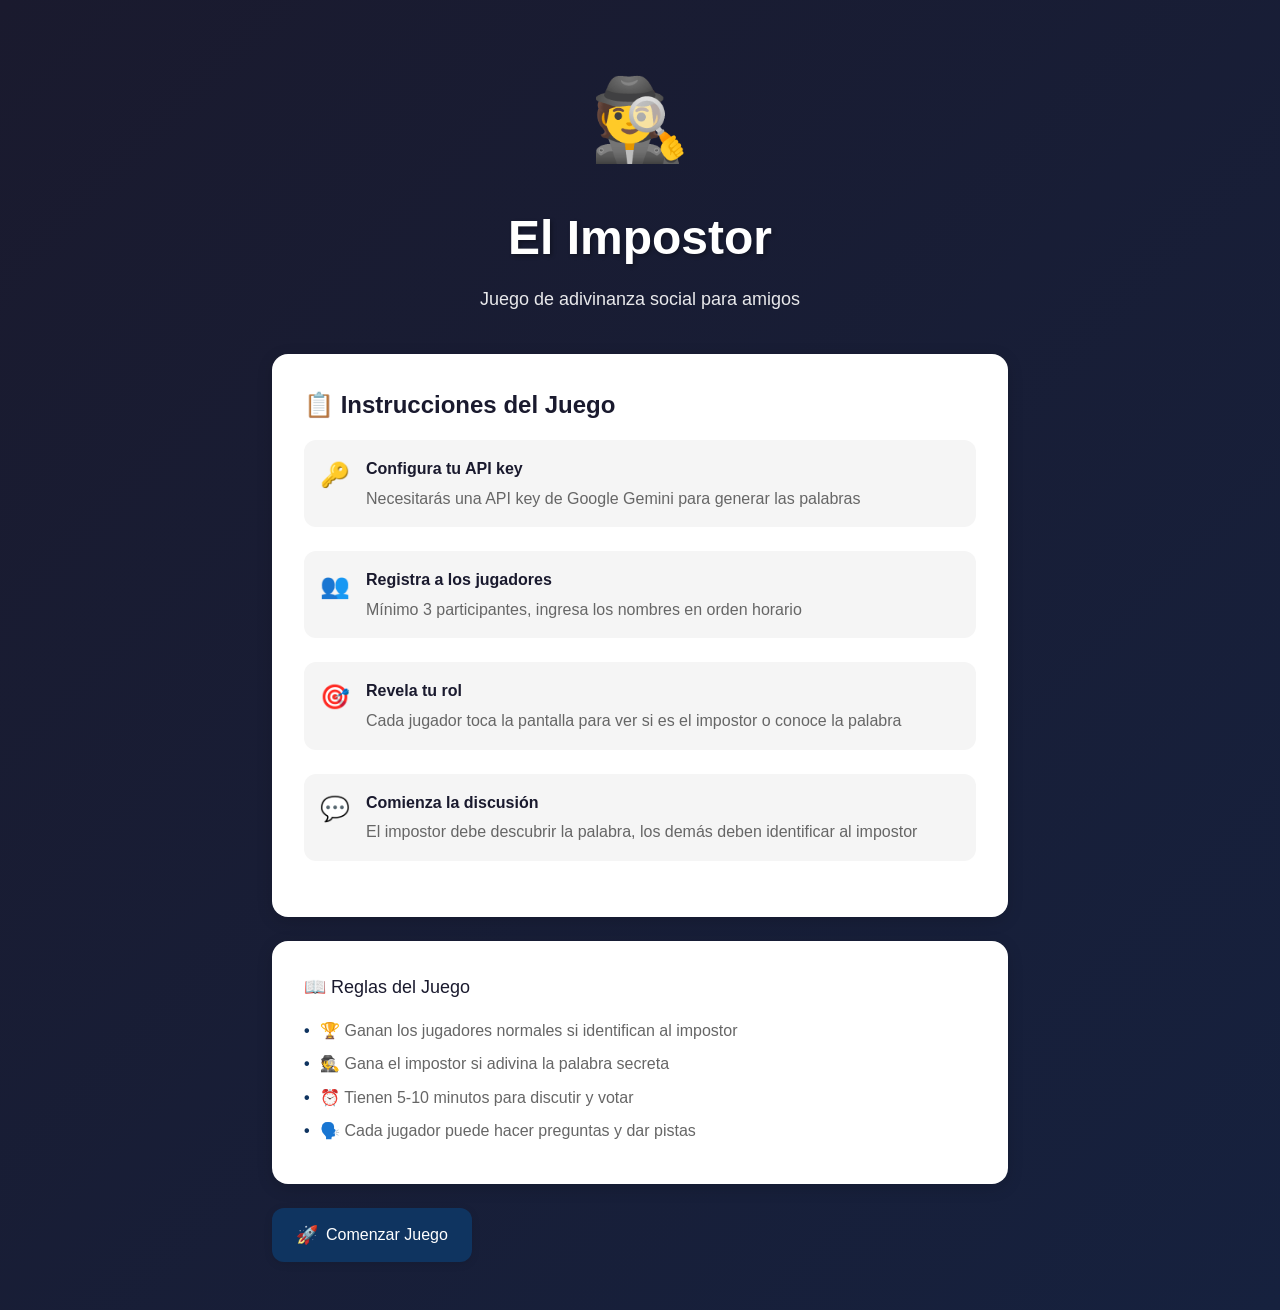
==== index.html @ 32208bbe "first commit" ====
<!DOCTYPE html>
<html lang="es">
<head>
    <meta charset="UTF-8">
    <meta name="viewport" content="width=device-width, initial-scale=1.0, viewport-fit=cover">
    <title>🕵️ El Impostor - Juego de Adivinanza</title>
    <meta name="description" content="Juego social donde un impostor debe descubrir la palabra secreta mientras los demás intentan identificarlo">
    <link rel="stylesheet" href="css/main.css">
    <link rel="stylesheet" href="css/responsive.css">
    <link rel="stylesheet" href="css/animations.css">
    <link rel="icon" type="image/svg+xml" href="assets/icons/favicon.svg">
</head>
<body>
    <div class="container">
        <header class="hero-section">
            <div class="logo">🕵️</div>
            <h1>El Impostor</h1>
            <p class="subtitle">Juego de adivinanza social para amigos</p>
        </header>

        <main class="content-section">
            <div class="card">
                <h2>📋 Instrucciones del Juego</h2>
                <ol class="instructions-list">
                    <li>
                        <span class="emoji">🔑</span>
                        <div>
                            <strong>Configura tu API key</strong>
                            <p>Necesitarás una API key de Google Gemini para generar las palabras</p>
                        </div>
                    </li>
                    <li>
                        <span class="emoji">👥</span>
                        <div>
                            <strong>Registra a los jugadores</strong>
                            <p>Mínimo 3 participantes, ingresa los nombres en orden horario</p>
                        </div>
                    </li>
                    <li>
                        <span class="emoji">🎯</span>
                        <div>
                            <strong>Revela tu rol</strong>
                            <p>Cada jugador toca la pantalla para ver si es el impostor o conoce la palabra</p>
                        </div>
                    </li>
                    <li>
                        <span class="emoji">💬</span>
                        <div>
                            <strong>Comienza la discusión</strong>
                            <p>El impostor debe descubrir la palabra, los demás deben identificar al impostor</p>
                        </div>
                    </li>
                </ol>
            </div>

            <div class="card rules-card">
                <h3>📖 Reglas del Juego</h3>
                <ul class="rules-list">
                    <li>🏆 Ganan los jugadores normales si identifican al impostor</li>
                    <li>🕵️ Gana el impostor si adivina la palabra secreta</li>
                    <li>⏰ Tienen 5-10 minutos para discutir y votar</li>
                    <li>🗣️ Cada jugador puede hacer preguntas y dar pistas</li>
                </ul>
            </div>
        </main>

        <footer class="action-section">
            <button id="start-game" class="btn btn-primary">
                <span class="btn-icon">🚀</span>
                Comenzar Juego
            </button>
        </footer>
    </div>

    <script src="js/storage.js"></script>
    <script src="js/main.js"></script>
</body>
</html>
---- css/main.css ----
/* ===== RESET Y VARIABLES ===== */
* {
    margin: 0;
    padding: 0;
    box-sizing: border-box;
}

:root {
    /* Colores principales */
    --primary-dark: #1a1a2e;
    --primary-light: #16213e;
    --accent-blue: #0f3460;
    --white: #ffffff;
    --gray-light: #f5f5f5;
    --gray-medium: #e0e0e0;
    --gray-dark: #666666;
    
    /* Colores de estado */
    --success: #4CAF50;
    --error: #f44336;
    --warning: #ff9800;
    --info: #2196f3;
    
    /* Tipografía */
    --font-base: -apple-system, BlinkMacSystemFont, 'SF Pro Display', 'Segoe UI', Roboto, sans-serif;
    --font-size-xs: 12px;
    --font-size-sm: 14px;
    --font-size-base: 16px;
    --font-size-lg: 18px;
    --font-size-xl: 24px;
    --font-size-2xl: 32px;
    
    /* Espaciado */
    --spacing-xs: 4px;
    --spacing-sm: 8px;
    --spacing-md: 16px;
    --spacing-lg: 24px;
    --spacing-xl: 32px;
    --spacing-2xl: 48px;
    
    /* Bordes */
    --border-radius: 12px;
    --border-radius-sm: 8px;
    --border-radius-lg: 16px;
    
    /* Sombras */
    --shadow-sm: 0 2px 8px rgba(0, 0, 0, 0.1);
    --shadow-md: 0 4px 16px rgba(0, 0, 0, 0.15);
    --shadow-lg: 0 8px 32px rgba(0, 0, 0, 0.2);
    
    /* Transiciones */
    --transition-fast: 0.2s ease;
    --transition-normal: 0.3s ease;
    --transition-slow: 0.5s ease;
}

/* ===== ESTILOS BASE ===== */
html {
    font-size: 16px;
    -webkit-text-size-adjust: 100%;
    -webkit-tap-highlight-color: transparent;
}

body {
    font-family: var(--font-base);
    font-size: var(--font-size-base);
    line-height: 1.6;
    color: var(--primary-dark);
    background: linear-gradient(135deg, var(--primary-dark) 0%, var(--primary-light) 100%);
    min-height: 100vh;
    padding: env(safe-area-inset-top) env(safe-area-inset-right) env(safe-area-inset-bottom) env(safe-area-inset-left);
    overflow-x: hidden;
}

/* ===== CONTENEDOR PRINCIPAL ===== */
.container {
    max-width: 414px;
    margin: 0 auto;
    padding: var(--spacing-md);
    min-height: 100vh;
    display: flex;
    flex-direction: column;
}

/* ===== HEADER ===== */
.hero-section {
    text-align: center;
    padding: var(--spacing-2xl) 0;
    color: var(--white);
}

.logo {
    font-size: 64px;
    margin-bottom: var(--spacing-md);
    animation: bounce 2s infinite;
}

.hero-section h1 {
    font-size: var(--font-size-2xl);
    font-weight: 700;
    margin-bottom: var(--spacing-sm);
    text-shadow: 2px 2px 4px rgba(0, 0, 0, 0.3);
}

.subtitle {
    font-size: var(--font-size-lg);
    opacity: 0.9;
    margin-bottom: 0;
}

.page-header {
    display: flex;
    align-items: center;
    justify-content: space-between;
    margin-bottom: var(--spacing-lg);
    padding-top: var(--spacing-md);
}

.page-header h1 {
    font-size: var(--font-size-xl);
    color: var(--white);
    font-weight: 600;
}

.game-header {
    display: flex;
    align-items: center;
    justify-content: space-between;
    margin-bottom: var(--spacing-lg);
    padding-top: var(--spacing-md);
}

.game-info {
    color: var(--white);
}

.player-number {
    font-size: var(--font-size-lg);
    font-weight: 600;
    display: block;
}

.total-players {
    font-size: var(--font-size-sm);
    opacity: 0.8;
}

/* ===== TARJETAS ===== */
.card {
    background: var(--white);
    border-radius: var(--border-radius-lg);
    padding: var(--spacing-lg);
    margin-bottom: var(--spacing-lg);
    box-shadow: var(--shadow-md);
    backdrop-filter: blur(10px);
}

.card h2, .card h3 {
    margin-bottom: var(--spacing-md);
    color: var(--primary-dark);
}

.card h2 {
    font-size: var(--font-size-xl);
    font-weight: 600;
}

.card h3 {
    font-size: var(--font-size-lg);
    font-weight: 500;
}

/* ===== LISTAS ===== */
.instructions-list,
.rules-list,
.tips-list,
.info-list {
    list-style: none;
}

.instructions-list li {
    display: flex;
    align-items: flex-start;
    margin-bottom: var(--spacing-lg);
    padding: var(--spacing-md);
    background: var(--gray-light);
    border-radius: var(--border-radius);
    transition: transform var(--transition-fast);
}

.instructions-list li:hover {
    transform: translateY(-2px);
}

.instructions-list .emoji {
    font-size: 24px;
    margin-right: var(--spacing-md);
    flex-shrink: 0;
}

.instructions-list strong {
    display: block;
    margin-bottom: var(--spacing-xs);
    color: var(--primary-dark);
}

.instructions-list p {
    color: var(--gray-dark);
    margin: 0;
}

.rules-list li,
.tips-list li,
.info-list li {
    margin-bottom: var(--spacing-sm);
    padding-left: var(--spacing-md);
    position: relative;
    color: var(--gray-dark);
}

.rules-list li::before,
.tips-list li::before,
.info-list li::before {
    content: "•";
    color: var(--accent-blue);
    font-weight: bold;
    position: absolute;
    left: 0;
}

/* ===== FORMULARIOS ===== */
.form-header {
    text-align: center;
    margin-bottom: var(--spacing-xl);
}

.form-header .emoji {
    font-size: 48px;
    margin-bottom: var(--spacing-sm);
    display: block;
}

.form-header h2 {
    margin-bottom: var(--spacing-sm);
}

.form-header p {
    color: var(--gray-dark);
    margin: 0;
}

.form-group {
    margin-bottom: var(--spacing-lg);
}

.form-label {
    display: flex;
    align-items: center;
    margin-bottom: var(--spacing-sm);
    font-weight: 500;
    color: var(--primary-dark);
}

.label-icon {
    margin-right: var(--spacing-sm);
}

.form-input {
    width: 100%;
    padding: var(--spacing-md);
    border: 2px solid var(--gray-medium);
    border-radius: var(--border-radius);
    font-size: var(--font-size-base);
    font-family: var(--font-base);
    transition: border-color var(--transition-fast), box-shadow var(--transition-fast);
    background: var(--white);
}

.form-input:focus {
    outline: none;
    border-color: var(--accent-blue);
    box-shadow: 0 0 0 3px rgba(15, 52, 96, 0.1);
}

.form-input::placeholder {
    color: var(--gray-dark);
}

.input-help {
    margin-top: var(--spacing-sm);
    font-size: var(--font-size-sm);
    color: var(--gray-dark);
}

.input-help a {
    color: var(--accent-blue);
    text-decoration: none;
}

.input-help a:hover {
    text-decoration: underline;
}

.error-message {
    margin-top: var(--spacing-sm);
    padding: var(--spacing-sm);
    background: rgba(244, 67, 54, 0.1);
    border-left: 4px solid var(--error);
    border-radius: var(--border-radius-sm);
    color: var(--error);
    font-size: var(--font-size-sm);
    display: none;
}

.error-message.show {
    display: block;
}

/* ===== BOTONES ===== */
.btn {
    display: inline-flex;
    align-items: center;
    justify-content: center;
    padding: var(--spacing-md) var(--spacing-lg);
    border: none;
    border-radius: var(--border-radius);
    font-size: var(--font-size-base);
    font-weight: 500;
    text-decoration: none;
    cursor: pointer;
    transition: all var(--transition-fast);
    touch-action: manipulation;
    user-select: none;
    -webkit-tap-highlight-color: transparent;
    min-height: 44px; /* iOS minimum touch target */
}

.btn-icon {
    margin-right: var(--spacing-sm);
    font-size: var(--font-size-lg);
}

.btn-primary {
    background: var(--accent-blue);
    color: var(--white);
    box-shadow: var(--shadow-sm);
}

.btn-primary:hover:not(:disabled) {
    background: var(--primary-dark);
    transform: translateY(-2px);
    box-shadow: var(--shadow-md);
}

.btn-primary:active:not(:disabled) {
    transform: translateY(0);
}

.btn-secondary {
    background: var(--gray-light);
    color: var(--primary-dark);
    box-shadow: var(--shadow-sm);
}

.btn-secondary:hover:not(:disabled) {
    background: var(--gray-medium);
    transform: translateY(-2px);
}

.btn-danger {
    background: var(--error);
    color: var(--white);
    box-shadow: var(--shadow-sm);
}

.btn-danger:hover:not(:disabled) {
    background: #d32f2f;
    transform: translateY(-2px);
}

.btn-success {
    background: var(--success);
    color: var(--white);
    box-shadow: var(--shadow-sm);
}

.btn-success:hover:not(:disabled) {
    background: #388e3c;
    transform: translateY(-2px);
}

.btn:disabled {
    opacity: 0.5;
    cursor: not-allowed;
    transform: none !important;
}

/* ===== ACCIONES ===== */
.form-actions,
.game-actions {
    display: flex;
    gap: var(--spacing-md);
    margin-top: var(--spacing-xl);
}

.form-actions .btn,
.game-actions .btn {
    flex: 1;
}

.action-section {
    margin-top: auto;
    padding-bottom: var(--spacing-xl);
}

/* ===== CONTADOR DE JUGADORES ===== */
.player-counter {
    display: flex;
    align-items: center;
    justify-content: center;
    margin-bottom: var(--spacing-lg);
    padding: var(--spacing-md);
    background: var(--gray-light);
    border-radius: var(--border-radius);
    font-size: var(--font-size-lg);
}

.counter-label {
    color: var(--gray-dark);
    margin-right: var(--spacing-sm);
}

.counter-number {
    font-weight: 600;
    color: var(--accent-blue);
    margin-right: var(--spacing-sm);
}

.counter-min {
    color: var(--gray-dark);
    font-size: var(--font-size-sm);
}

/* ===== LISTA DE JUGADORES ===== */
.players-list {
    margin-bottom: var(--spacing-lg);
}

.player-input-group {
    display: flex;
    align-items: center;
    margin-bottom: var(--spacing-md);
    gap: var(--spacing-sm);
}

.player-input {
    flex: 1;
    padding: var(--spacing-md);
    border: 2px solid var(--gray-medium);
    border-radius: var(--border-radius);
    font-size: var(--font-size-base);
    transition: border-color var(--transition-fast);
}

.player-input:focus {
    outline: none;
    border-color: var(--accent-blue);
}

.remove-player {
    background: var(--error);
    color: var(--white);
    border: none;
    border-radius: var(--border-radius-sm);
    padding: var(--spacing-sm);
    cursor: pointer;
    font-size: var(--font-size-lg);
    min-width: 40px;
    min-height: 40px;
    display: flex;
    align-items: center;
    justify-content: center;
    transition: background var(--transition-fast);
}

.remove-player:hover {
    background: #d32f2f;
}

/* ===== ÁREA DE REVELACIÓN ===== */
.reveal-area {
    background: var(--white);
    border-radius: var(--border-radius-lg);
    min-height: 60vh;
    display: flex;
    align-items: center;
    justify-content: center;
    position: relative;
    cursor: pointer;
    user-select: none;
    touch-action: manipulation;
    box-shadow: var(--shadow-lg);
    margin-bottom: var(--spacing-lg);
}

.tap-to-reveal {
    text-align: center;
    padding: var(--spacing-xl);
    transition: opacity var(--transition-normal);
}

.tap-icon {
    font-size: 64px;
    margin-bottom: var(--spacing-lg);
    animation: pulse 2s infinite;
}

.tap-title {
    font-size: var(--font-size-xl);
    color: var(--primary-dark);
    margin-bottom: var(--spacing-sm);
    font-weight: 600;
}

.tap-subtitle {
    color: var(--gray-dark);
    font-size: var(--font-size-lg);
    margin: 0;
}

.tap-pulse {
    width: 100px;
    height: 100px;
    background: rgba(15, 52, 96, 0.1);
    border-radius: 50%;
    position: absolute;
    top: 50%;
    left: 50%;
    transform: translate(-50%, -50%);
    animation: ripple 2s infinite;
    pointer-events: none;
}

.reveal-content {
    text-align: center;
    padding: var(--spacing-xl);
    width: 100%;
    max-width: 300px;
}

.reveal-content .role-title {
    font-size: var(--font-size-2xl);
    font-weight: 700;
    margin-bottom: var(--spacing-lg);
    color: var(--primary-dark);
}

.reveal-content .keyword {
    font-size: var(--font-size-xl);
    font-weight: 600;
    color: var(--success);
    background: rgba(76, 175, 80, 0.1);
    padding: var(--spacing-md);
    border-radius: var(--border-radius);
    margin-bottom: var(--spacing-md);
}

.reveal-content .hint {
    font-size: var(--font-size-base);
    color: var(--gray-dark);
    background: var(--gray-light);
    padding: var(--spacing-md);
    border-radius: var(--border-radius);
    margin: 0;
}

/* ===== MODALES ===== */
.modal {
    position: fixed;
    top: 0;
    left: 0;
    width: 100%;
    height: 100%;
    background: rgba(0, 0, 0, 0.8);
    display: flex;
    align-items: center;
    justify-content: center;
    z-index: 1000;
    padding: var(--spacing-md);
}

.modal-content {
    background: var(--white);
    border-radius: var(--border-radius-lg);
    max-width: 400px;
    width: 100%;
    max-height: 80vh;
    overflow-y: auto;
    box-shadow: var(--shadow-lg);
}

.modal-header {
    display: flex;
    align-items: center;
    justify-content: space-between;
    padding: var(--spacing-lg);
    border-bottom: 1px solid var(--gray-medium);
}

.modal-header h3 {
    margin: 0;
    color: var(--primary-dark);
}

.modal-close {
    background: none;
    border: none;
    font-size: 24px;
    cursor: pointer;
    color: var(--gray-dark);
    padding: var(--spacing-sm);
    border-radius: var(--border-radius-sm);
    transition: background var(--transition-fast);
}

.modal-close:hover {
    background: var(--gray-light);
}

.modal-body {
    padding: var(--spacing-lg);
}

.modal-footer {
    padding: var(--spacing-lg);
    border-top: 1px solid var(--gray-medium);
}

/* ===== RESULTADOS ===== */
.results-summary {
    display: flex;
    flex-direction: column;
    gap: var(--spacing-md);
}

.result-item {
    display: flex;
    justify-content: space-between;
    align-items: flex-start;
    padding: var(--spacing-md);
    background: var(--gray-light);
    border-radius: var(--border-radius);
}

.result-label {
    font-weight: 500;
    color: var(--primary-dark);
    flex-shrink: 0;
    margin-right: var(--spacing-md);
}

.result-value {
    font-weight: 600;
    color: var(--accent-blue);
    text-align: right;
}

/* ===== UTILIDADES ===== */
.hidden {
    display: none !important;
}

.text-center {
    text-align: center;
}

.text-success {
    color: var(--success);
}

.text-error {
    color: var(--error);
}

.text-warning {
    color: var(--warning);
}

/* ===== ANIMACIONES ===== */
@keyframes bounce {
    0%, 20%, 50%, 80%, 100% {
        transform: translateY(0);
    }
    40% {
        transform: translateY(-10px);
    }
    60% {
        transform: translateY(-5px);
    }
}

@keyframes pulse {
    0% {
        transform: scale(1);
    }
    50% {
        transform: scale(1.1);
    }
    100% {
        transform: scale(1);
    }
}

@keyframes ripple {
    0% {
        transform: translate(-50%, -50%) scale(1);
        opacity: 1;
    }
    100% {
        transform: translate(-50%, -50%) scale(1.5);
        opacity: 0;
    }
}

@keyframes fadeIn {
    from {
        opacity: 0;
        transform: translateY(20px);
    }
    to {
        opacity: 1;
        transform: translateY(0);
    }
}

.fade-in {
    animation: fadeIn var(--transition-normal) ease-out;
}

/* ===== RESPONSIVE ===== */
@media (max-width: 375px) {
    .container {
        padding: var(--spacing-sm);
    }
    
    .card {
        padding: var(--spacing-md);
    }
    
    .btn {
        padding: var(--spacing-sm) var(--spacing-md);
        font-size: var(--font-size-sm);
    }
    
    .form-actions,
    .game-actions {
        flex-direction: column;
    }
}

@media (min-width: 768px) {
    .container {
        max-width: 768px;
        padding: var(--spacing-xl);
    }
    
    .hero-section {
        padding: var(--spacing-2xl) 0;
    }
    
    .logo {
        font-size: 80px;
    }
    
    .hero-section h1 {
        font-size: 48px;
    }
    
    .card {
        padding: var(--spacing-xl);
    }
    
    .reveal-area {
        min-height: 50vh;
    }
}
---- css/responsive.css ----
/* ===== iOS SPECIFIC STYLES ===== */

/* Optimización para dispositivos iOS */
@supports (-webkit-touch-callout: none) {
    /* iOS Safari specific styles */
    body {
        -webkit-text-size-adjust: none;
        -webkit-font-smoothing: antialiased;
        -moz-osx-font-smoothing: grayscale;
    }
    
    /* Prevenir zoom en inputs */
    input, textarea, select {
        font-size: 16px !important;
    }
    
    /* Mejorar rendimiento de animaciones */
    .card, .btn, .reveal-area {
        -webkit-transform: translateZ(0);
        transform: translateZ(0);
        -webkit-backface-visibility: hidden;
        backface-visibility: hidden;
        -webkit-perspective: 1000px;
        perspective: 1000px;
    }
}

/* ===== iPHONE SPECIFIC ===== */

/* iPhone SE, 8, X, 11, 12, 13, 14 */
@media only screen and (max-device-width: 414px) and (-webkit-min-device-pixel-ratio: 2) {
    /* Ajustar espaciado para notch */
    .container {
        padding-top: calc(env(safe-area-inset-top) + 20px);
        padding-bottom: calc(env(safe-area-inset-bottom) + 20px);
    }
    
    /* Optimizar botones para touch */
    .btn {
        min-height: 50px;
        font-size: 17px;
        padding: 12px 24px;
    }
    
    /* Agrandar áreas táctiles */
    .tap-to-reveal {
        padding: 32px 24px;
        min-height: 300px;
        display: flex;
        flex-direction: column;
        justify-content: center;
        align-items: center;
    }
    
    .tap-icon {
        font-size: 80px;
        margin-bottom: 24px;
    }
    
    /* Ajustar tipografía para mejor legibilidad */
    .hero-section h1 {
        font-size: 36px;
        line-height: 1.2;
    }
    
    .subtitle {
        font-size: 20px;
    }
    
    /* Optimizar inputs para iOS */
    .form-input {
        padding: 16px;
        font-size: 17px;
        border-radius: 10px;
    }
    
    .player-input {
        padding: 16px;
        font-size: 17px;
        border-radius: 10px;
    }
}

/* iPhone Plus models */
@media only screen and (min-device-width: 414px) and (max-device-width: 428px) and (-webkit-min-device-pixel-ratio: 3) {
    .container {
        max-width: 428px;
    }
    
    .hero-section {
        padding: 60px 0;
    }
    
    .logo {
        font-size: 72px;
    }
    
    .tap-to-reveal {
        min-height: 350px;
    }
}

/* iPhone 14 Pro, Pro Max */
@media only screen and (min-device-width: 393px) and (max-device-width: 430px) and (-webkit-min-device-pixel-ratio: 3) {
    .container {
        padding-top: calc(env(safe-area-inset-top) + 25px);
    }
    
    .hero-section {
        padding: 70px 0;
    }
    
    .tap-icon {
        font-size: 90px;
    }
}

/* ===== iPAD SPECIFIC ===== */

/* iPad Mini, iPad */
@media only screen and (min-device-width: 768px) and (max-device-width: 1024px) and (-webkit-min-device-pixel-ratio: 2) {
    .container {
        max-width: 768px;
        padding: 40px;
    }
    
    .hero-section {
        padding: 80px 0;
    }
    
    .logo {
        font-size: 96px;
    }
    
    .hero-section h1 {
        font-size: 48px;
    }
    
    .subtitle {
        font-size: 24px;
    }
    
    .tap-to-reveal {
        min-height: 400px;
        padding: 48px;
    }
    
    .tap-icon {
        font-size: 120px;
    }
    
    .tap-title {
        font-size: 32px;
    }
    
    .tap-subtitle {
        font-size: 20px;
    }
    
    /* Optimizar para orientación horizontal */
    @media (orientation: landscape) {
        .container {
            max-width: 1024px;
            padding: 30px 60px;
        }
        
        .hero-section {
            padding: 60px 0;
        }
        
        .tap-to-reveal {
            min-height: 300px;
        }
    }
}

/* iPad Pro */
@media only screen and (min-device-width: 1024px) and (max-device-width: 1366px) and (-webkit-min-device-pixel-ratio: 2) {
    .container {
        max-width: 1024px;
        padding: 60px;
    }
    
    .hero-section {
        padding: 100px 0;
    }
    
    .logo {
        font-size: 120px;
    }
    
    .hero-section h1 {
        font-size: 56px;
    }
    
    .subtitle {
        font-size: 28px;
    }
    
    .tap-to-reveal {
        min-height: 500px;
        padding: 60px;
    }
    
    .tap-icon {
        font-size: 140px;
    }
    
    .tap-title {
        font-size: 36px;
    }
    
    .tap-subtitle {
        font-size: 24px;
    }
    
    /* Orientación horizontal */
    @media (orientation: landscape) {
        .container {
            max-width: 1366px;
            padding: 40px 80px;
        }
        
        .tap-to-reveal {
            min-height: 400px;
        }
    }
}

/* ===== ORIENTATION SPECIFIC ===== */

/* Portrait optimization */
@media (orientation: portrait) {
    .reveal-area {
        min-height: 50vh;
    }
    
    .tap-to-reveal {
        display: flex;
        flex-direction: column;
        justify-content: center;
        align-items: center;
        text-align: center;
    }
}

/* Landscape optimization */
@media (orientation: landscape) {
    .container {
        padding-top: calc(env(safe-area-inset-top) + 10px);
        padding-bottom: calc(env(safe-area-inset-bottom) + 10px);
    }
    
    .hero-section {
        padding: 40px 0;
    }
    
    .tap-to-reveal {
        min-height: 40vh;
        flex-direction: row;
        gap: 40px;
        text-align: left;
    }
    
    .tap-icon {
        margin-bottom: 0;
        margin-right: 20px;
    }
    
    .reveal-area {
        min-height: 40vh;
    }
    
    /* Ajustar layout para landscape */
    .game-main {
        display: flex;
        flex-direction: column;
        justify-content: space-between;
        min-height: 60vh;
    }
}

/* ===== TOUCH OPTIMIZATION ===== */

/* Mejorar responsividad táctil */
@media (hover: none) and (pointer: coarse) {
    /* Aumentar áreas táctiles mínimas */
    .btn {
        min-height: 50px;
        min-width: 100px;
    }
    
    .form-input,
    .player-input {
        min-height: 50px;
    }
    
    .remove-player {
        min-height: 44px;
        min-width: 44px;
    }
    
    /* Eliminar hover effects en dispositivos táctiles */
    .btn:hover:not(:disabled) {
        transform: none;
    }
    
    .card:hover {
        transform: none;
    }
    
    /* Agregar feedback táctil visual */
    .btn:active:not(:disabled) {
        transform: scale(0.98);
        background: var(--primary-dark);
    }
    
    .reveal-area:active {
        transform: scale(0.98);
    }
}

/* ===== HIGH DPI DISPLAYS ===== */

@media (-webkit-min-device-pixel-ratio: 2), (min-resolution: 192dpi) {
    /* Optimizar para pantallas de alta densidad */
    .card {
        box-shadow: 0 4px 20px rgba(0, 0, 0, 0.12);
    }
    
    .btn {
        box-shadow: 0 2px 12px rgba(0, 0, 0, 0.15);
    }
    
    /* Mejorar nitidez de bordes */
    .form-input,
    .player-input {
        border-width: 1px;
    }
}

/* ===== DARK MODE SUPPORT ===== */

@media (prefers-color-scheme: dark) {
    /* No aplicar dark mode ya que el diseño ya es oscuro */
    /* Pero podemos ajustar algunos elementos si es necesario */
}

/* ===== REDUCED MOTION ===== */

@media (prefers-reduced-motion: reduce) {
    /* Desactivar animaciones complejas */
    .tap-icon {
        animation: none;
    }
    
    .tap-pulse {
        animation: none;
    }
    
    .logo {
        animation: none;
    }
    
    .reveal-area {
        transition: none;
    }
}

/* ===== SAFARI SPECIFIC FIXES ===== */

/* Fix para el problema de 100vh en iOS Safari */
@supports (-webkit-appearance: none) {
    .container {
        min-height: -webkit-fill-available;
    }
    
    .reveal-area {
        min-height: 50vh;
        min-height: -webkit-fill-available;
    }
}

/* ===== CHROME iOS FIXES ===== */

/* Fix para Chrome en iOS */
@supports (-webkit-touch-callout: none) {
    /* Prevenir selección de texto no deseada */
    .tap-to-reveal,
    .btn,
    .reveal-area {
        -webkit-user-select: none;
        user-select: none;
        -webkit-touch-callout: none;
    }
    
    /* Mejorar rendimiento de scroll */
    .container {
        -webkit-overflow-scrolling: touch;
    }
}

/* ===== ACCESSIBILITY IMPROVEMENTS ===== */

/* Mejorar contraste para accesibilidad */
@media (prefers-contrast: high) {
    .form-input,
    .player-input {
        border-width: 2px;
        border-color: var(--primary-dark);
    }
    
    .btn {
        border: 2px solid transparent;
    }
    
    .btn-primary {
        border-color: var(--white);
    }
}

/* ===== SAFE AREA INSET SUPPORT ===== */

/* Soporte completo para notch y bordes redondeados */
@supports (padding: env(safe-area-inset-top)) {
    .container {
        padding-left: max(var(--spacing-md), env(safe-area-inset-left));
        padding-right: max(var(--spacing-md), env(safe-area-inset-right));
        padding-top: max(var(--spacing-md), env(safe-area-inset-top));
        padding-bottom: max(var(--spacing-md), env(safe-area-inset-bottom));
    }
    
    .page-header,
    .game-header {
        padding-top: env(safe-area-inset-top);
    }
    
    .action-section {
        padding-bottom: calc(env(safe-area-inset-bottom) + var(--spacing-xl));
    }
}
---- css/animations.css ----
/* ===== ANIMACIONES ADICIONALES ===== */

/* Animación de entrada de tarjetas */
@keyframes slideInUp {
    from {
        opacity: 0;
        transform: translateY(30px);
    }
    to {
        opacity: 1;
        transform: translateY(0);
    }
}

@keyframes slideInDown {
    from {
        opacity: 0;
        transform: translateY(-30px);
    }
    to {
        opacity: 1;
        transform: translateY(0);
    }
}

@keyframes slideInLeft {
    from {
        opacity: 0;
        transform: translateX(-30px);
    }
    to {
        opacity: 1;
        transform: translateX(0);
    }
}

@keyframes slideInRight {
    from {
        opacity: 0;
        transform: translateX(30px);
    }
    to {
        opacity: 1;
        transform: translateX(0);
    }
}

/* Animación de escalado */
@keyframes scaleIn {
    from {
        opacity: 0;
        transform: scale(0.9);
    }
    to {
        opacity: 1;
        transform: scale(1);
    }
}

@keyframes scaleOut {
    from {
        opacity: 1;
        transform: scale(1);
    }
    to {
        opacity: 0;
        transform: scale(0.9);
    }
}

/* Animación de rotación */
@keyframes rotate {
    from {
        transform: rotate(0deg);
    }
    to {
        transform: rotate(360deg);
    }
}

@keyframes rotateReverse {
    from {
        transform: rotate(360deg);
    }
    to {
        transform: rotate(0deg);
    }
}

/* Animación de aparición suave */
@keyframes fadeInScale {
    from {
        opacity: 0;
        transform: scale(0.95);
    }
    to {
        opacity: 1;
        transform: scale(1);
    }
}

@keyframes fadeOutScale {
    from {
        opacity: 1;
        transform: scale(1);
    }
    to {
        opacity: 0;
        transform: scale(0.95);
    }
}

/* Animación de shake para errores */
@keyframes shake {
    0%, 100% {
        transform: translateX(0);
    }
    10%, 30%, 50%, 70%, 90% {
        transform: translateX(-5px);
    }
    20%, 40%, 60%, 80% {
        transform: translateX(5px);
    }
}

/* Animación de parpadeo */
@keyframes blink {
    0%, 100% {
        opacity: 1;
    }
    50% {
        opacity: 0.3;
    }
}

/* Animación de flotación */
@keyframes float {
    0%, 100% {
        transform: translateY(0px);
    }
    50% {
        transform: translateY(-10px);
    }
}

/* ===== CLASES DE ANIMACIÓN ===== */

/* Entradas */
.slide-in-up {
    animation: slideInUp 0.4s ease-out;
}

.slide-in-down {
    animation: slideInDown 0.4s ease-out;
}

.slide-in-left {
    animation: slideInLeft 0.4s ease-out;
}

.slide-in-right {
    animation: slideInRight 0.4s ease-out;
}

.scale-in {
    animation: scaleIn 0.3s ease-out;
}

.fade-in-scale {
    animation: fadeInScale 0.3s ease-out;
}

/* Salidas */
.scale-out {
    animation: scaleOut 0.3s ease-out forwards;
}

.fade-out-scale {
    animation: fadeOutScale 0.3s ease-out forwards;
}

/* Efectos especiales */
.shake {
    animation: shake 0.5s ease-in-out;
}

.blink {
    animation: blink 1s infinite;
}

.float {
    animation: float 3s ease-in-out infinite;
}

.rotate {
    animation: rotate 2s linear infinite;
}

.rotate-reverse {
    animation: rotateReverse 2s linear infinite;
}

/* ===== ANIMACIONES DE CARGA ===== */
@keyframes loading {
    0% {
        transform: rotate(0deg);
    }
    100% {
        transform: rotate(360deg);
    }
}

.loading {
    display: inline-block;
    width: 20px;
    height: 20px;
    border: 3px solid rgba(255, 255, 255, 0.3);
    border-radius: 50%;
    border-top-color: var(--white);
    animation: loading 0.8s linear infinite;
}

/* ===== ANIMACIONES DE PROGRESO ===== */
@keyframes progress {
    0% {
        width: 0%;
    }
    100% {
        width: 100%;
    }
}

.progress-bar {
    height: 4px;
    background: var(--accent-blue);
    border-radius: 2px;
    animation: progress 2s ease-out;
}

/* ===== ANIMACIONES DE TRANSICIÓN DE PÁGINA ===== */
@keyframes pageSlideIn {
    from {
        opacity: 0;
        transform: translateX(100%);
    }
    to {
        opacity: 1;
        transform: translateX(0);
    }
}

@keyframes pageSlideOut {
    from {
        opacity: 1;
        transform: translateX(0);
    }
    to {
        opacity: 0;
        transform: translateX(-100%);
    }
}

.page-transition-in {
    animation: pageSlideIn 0.3s ease-out;
}

.page-transition-out {
    animation: pageSlideOut 0.3s ease-out forwards;
}

/* ===== ANIMACIONES DE BOTONES ===== */
@keyframes buttonPress {
    0% {
        transform: scale(1);
    }
    50% {
        transform: scale(0.95);
    }
    100% {
        transform: scale(1);
    }
}

.button-press {
    animation: buttonPress 0.2s ease-out;
}

/* ===== ANIMACIONES DE TARJETAS ===== */
@keyframes cardFlip {
    0% {
        transform: rotateY(0deg);
    }
    50% {
        transform: rotateY(90deg);
    }
    100% {
        transform: rotateY(0deg);
    }
}

.card-flip {
    animation: cardFlip 0.6s ease-in-out;
}

/* ===== ANIMACIONES DE REVELACIÓN ===== */
@keyframes revealContent {
    0% {
        opacity: 0;
        transform: scale(0.8) rotateY(180deg);
    }
    50% {
        transform: scale(1.05) rotateY(90deg);
    }
    100% {
        opacity: 1;
        transform: scale(1) rotateY(0deg);
    }
}

@keyframes hideContent {
    0% {
        opacity: 1;
        transform: scale(1) rotateY(0deg);
    }
    50% {
        transform: scale(1.05) rotateY(90deg);
    }
    100% {
        opacity: 0;
        transform: scale(0.8) rotateY(180deg);
    }
}

.reveal-animation {
    animation: revealContent 0.6s ease-out;
}

.hide-animation {
    animation: hideContent 0.6s ease-out forwards;
}

/* ===== ANIMACIONES DE TEXTO ===== */
@keyframes typewriter {
    from {
        width: 0;
    }
    to {
        width: 100%;
    }
}

.typewriter {
    overflow: hidden;
    border-right: 2px solid var(--accent-blue);
    white-space: nowrap;
    animation: typewriter 2s steps(40, end), blink 0.75s step-end infinite;
}

/* ===== ANIMACIONES DE ENTRADA DE FORMULARIOS ===== */
@keyframes inputFocus {
    0% {
        transform: scale(1);
        box-shadow: 0 0 0 0 rgba(15, 52, 96, 0.1);
    }
    50% {
        transform: scale(1.02);
        box-shadow: 0 0 0 3px rgba(15, 52, 96, 0.2);
    }
    100% {
        transform: scale(1);
        box-shadow: 0 0 0 3px rgba(15, 52, 96, 0.1);
    }
}

.input-focus-animation {
    animation: inputFocus 0.3s ease-out;
}

/* ===== ANIMACIONES DE NOTIFICACIÓN ===== */
@keyframes notificationSlideIn {
    from {
        opacity: 0;
        transform: translateY(-100%);
    }
    to {
        opacity: 1;
        transform: translateY(0);
    }
}

@keyframes notificationSlideOut {
    from {
        opacity: 1;
        transform: translateY(0);
    }
    to {
        opacity: 0;
        transform: translateY(-100%);
    }
}

.notification-in {
    animation: notificationSlideIn 0.3s ease-out;
}

.notification-out {
    animation: notificationSlideOut 0.3s ease-out forwards;
}

/* ===== ANIMACIONES DE MODAL ===== */
@keyframes modalFadeIn {
    from {
        opacity: 0;
        transform: scale(0.9);
    }
    to {
        opacity: 1;
        transform: scale(1);
    }
}

@keyframes modalFadeOut {
    from {
        opacity: 1;
        transform: scale(1);
    }
    to {
        opacity: 0;
        transform: scale(0.9);
    }
}

.modal-in {
    animation: modalFadeIn 0.3s ease-out;
}

.modal-out {
    animation: modalFadeOut 0.3s ease-out forwards;
}

/* ===== ANIMACIONES DE COMPLETADO ===== */
@keyframes completeCheck {
    0% {
        transform: scale(0);
        opacity: 0;
    }
    50% {
        transform: scale(1.2);
        opacity: 1;
    }
    100% {
        transform: scale(1);
        opacity: 1;
    }
}

.complete-animation {
    animation: completeCheck 0.5s ease-out;
}

/* ===== ANIMACIONES DE PULSACIÓN MEJORADA ===== */
@keyframes enhancedPulse {
    0% {
        transform: scale(1);
        box-shadow: 0 0 0 0 rgba(15, 52, 96, 0.4);
    }
    70% {
        transform: scale(1.05);
        box-shadow: 0 0 0 10px rgba(15, 52, 96, 0);
    }
    100% {
        transform: scale(1);
        box-shadow: 0 0 0 0 rgba(15, 52, 96, 0);
    }
}

.enhanced-pulse {
    animation: enhancedPulse 2s infinite;
}

/* ===== ANIMACIONES DE GRADIENTE ===== */
@keyframes gradientShift {
    0% {
        background-position: 0% 50%;
    }
    50% {
        background-position: 100% 50%;
    }
    100% {
        background-position: 0% 50%;
    }
}

.gradient-animation {
    background: linear-gradient(-45deg, #1a1a2e, #16213e, #0f3460, #1a1a2e);
    background-size: 400% 400%;
    animation: gradientShift 15s ease infinite;
}

/* ===== RESPONSIVE PARA ANIMACIONES ===== */
@media (prefers-reduced-motion: reduce) {
    * {
        animation-duration: 0.01ms !important;
        animation-iteration-count: 1 !important;
        transition-duration: 0.01ms !important;
    }
}
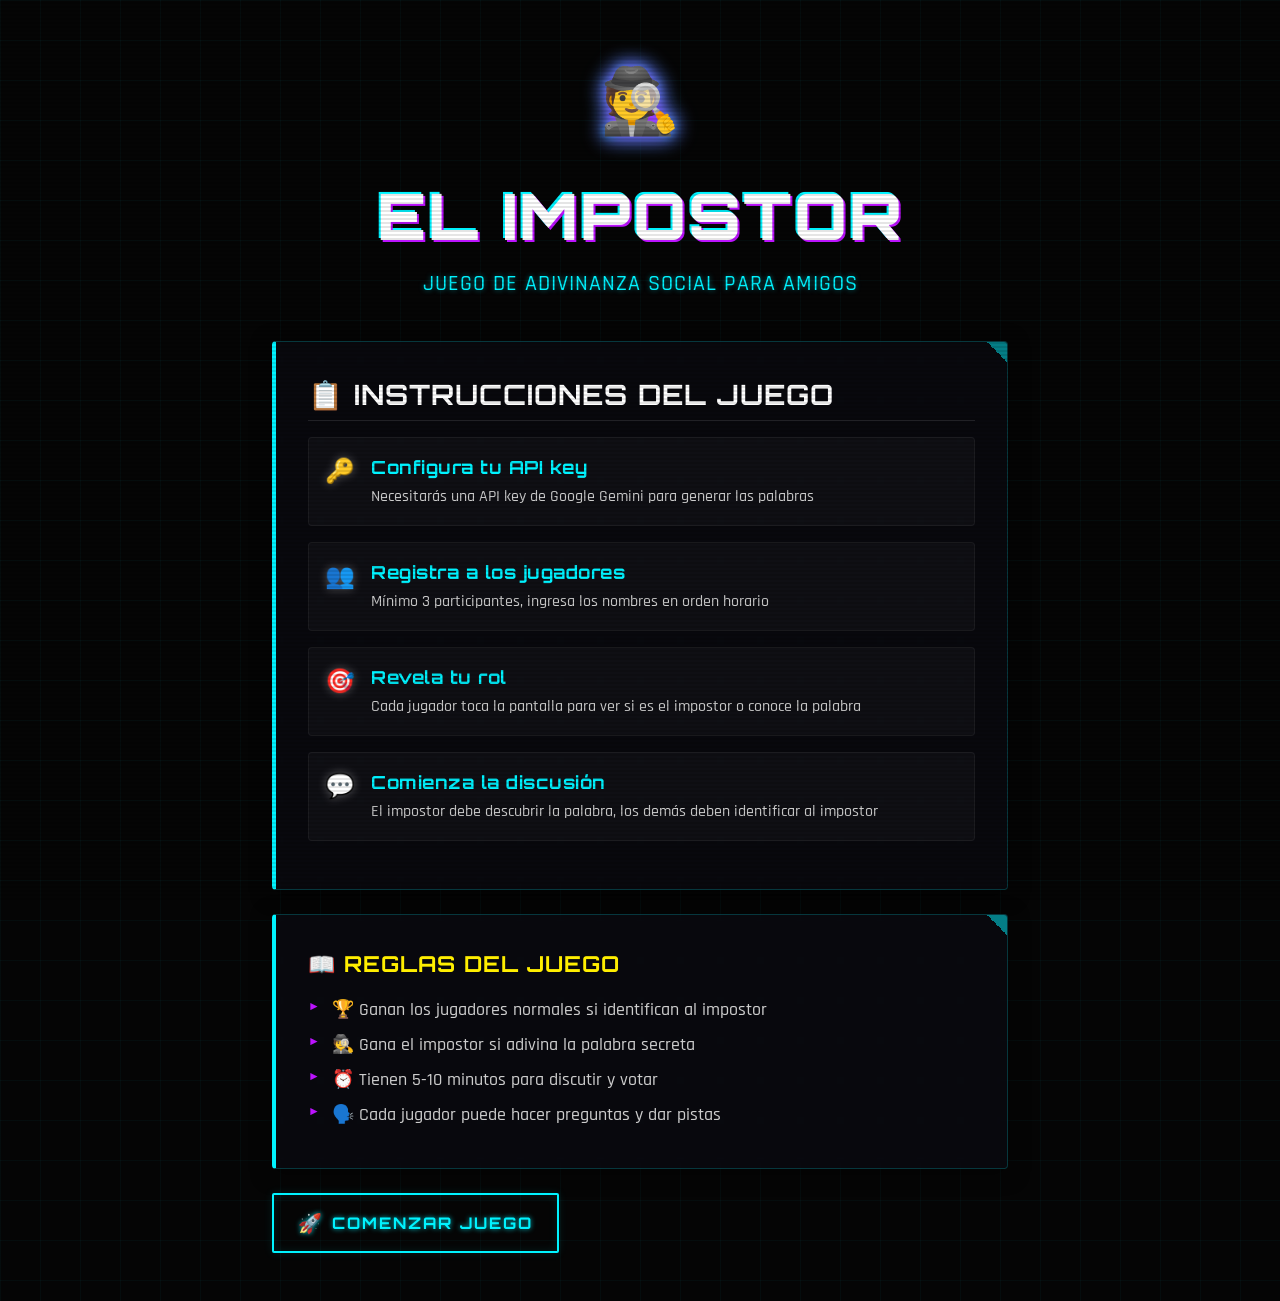
==== commit fd9b3037: "v2" ====
--- a/index.html
+++ b/index.html
@@ -8,6 +8,9 @@
     <link rel="stylesheet" href="css/main.css">
     <link rel="stylesheet" href="css/responsive.css">
     <link rel="stylesheet" href="css/animations.css">
+    <link rel="preconnect" href="https://fonts.googleapis.com">
+    <link rel="preconnect" href="https://fonts.gstatic.com" crossorigin>
+    <link href="https://fonts.googleapis.com/css2?family=Orbitron:wght@400;700;900&family=Rajdhani:wght@300;500;700&display=swap" rel="stylesheet">
     <link rel="icon" type="image/svg+xml" href="assets/icons/favicon.svg">
 </head>
 <body>
--- a/css/main.css
+++ b/css/main.css
@@ -1,4 +1,4 @@
-/* ===== RESET Y VARIABLES ===== */
+/* ===== RESET Y VARIABLES CYBERPUNK ===== */
 * {
     margin: 0;
     padding: 0;
@@ -6,29 +6,31 @@
 }
 
 :root {
-    /* Colores principales */
-    --primary-dark: #1a1a2e;
-    --primary-light: #16213e;
-    --accent-blue: #0f3460;
-    --white: #ffffff;
-    --gray-light: #f5f5f5;
-    --gray-medium: #e0e0e0;
-    --gray-dark: #666666;
-    
-    /* Colores de estado */
-    --success: #4CAF50;
-    --error: #f44336;
-    --warning: #ff9800;
-    --info: #2196f3;
+    /* Paleta Cyberpunk */
+    --bg-dark: #050505;
+    --bg-panel: rgba(10, 10, 16, 0.85);
+    --neon-cyan: #00f3ff;
+    --neon-pink: #bc13fe;
+    --neon-yellow: #ffee00;
+    --neon-green: #00ff41;
+    --neon-red: #ff003c;
+    
+    /* Colores de estado (mapeados a la paleta) */
+    --success: var(--neon-green);
+    --error: var(--neon-red);
+    --warning: var(--neon-yellow);
+    --info: var(--neon-cyan);
     
     /* Tipografía */
-    --font-base: -apple-system, BlinkMacSystemFont, 'SF Pro Display', 'Segoe UI', Roboto, sans-serif;
+    --font-heading: 'Orbitron', sans-serif;
+    --font-body: 'Rajdhani', sans-serif;
+    
     --font-size-xs: 12px;
-    --font-size-sm: 14px;
-    --font-size-base: 16px;
-    --font-size-lg: 18px;
-    --font-size-xl: 24px;
-    --font-size-2xl: 32px;
+    --font-size-sm: 16px;
+    --font-size-base: 18px;
+    --font-size-lg: 22px;
+    --font-size-xl: 28px;
+    --font-size-2xl: 36px;
     
     /* Espaciado */
     --spacing-xs: 4px;
@@ -38,20 +40,17 @@
     --spacing-xl: 32px;
     --spacing-2xl: 48px;
     
-    /* Bordes */
-    --border-radius: 12px;
-    --border-radius-sm: 8px;
-    --border-radius-lg: 16px;
-    
-    /* Sombras */
-    --shadow-sm: 0 2px 8px rgba(0, 0, 0, 0.1);
-    --shadow-md: 0 4px 16px rgba(0, 0, 0, 0.15);
-    --shadow-lg: 0 8px 32px rgba(0, 0, 0, 0.2);
+    /* Bordes y Efectos */
+    --border-radius: 4px; /* Bordes más rectos */
+    --border-radius-sm: 2px;
+    --border-radius-lg: 8px;
+    
+    --glow-cyan: 0 0 10px rgba(0, 243, 255, 0.5), 0 0 20px rgba(0, 243, 255, 0.3);
+    --glow-pink: 0 0 10px rgba(188, 19, 254, 0.5), 0 0 20px rgba(188, 19, 254, 0.3);
     
     /* Transiciones */
-    --transition-fast: 0.2s ease;
-    --transition-normal: 0.3s ease;
-    --transition-slow: 0.5s ease;
+    --transition-fast: 0.15s ease-out;
+    --transition-normal: 0.3s ease-out;
 }
 
 /* ===== ESTILOS BASE ===== */
@@ -62,50 +61,84 @@
 }
 
 body {
-    font-family: var(--font-base);
+    font-family: var(--font-body);
     font-size: var(--font-size-base);
-    line-height: 1.6;
-    color: var(--primary-dark);
-    background: linear-gradient(135deg, var(--primary-dark) 0%, var(--primary-light) 100%);
+    font-weight: 500;
+    line-height: 1.5;
+    color: #e0e0e0;
+    background-color: var(--bg-dark);
+    /* Grid background */
+    background-image: 
+        linear-gradient(rgba(0, 243, 255, 0.03) 1px, transparent 1px),
+        linear-gradient(90deg, rgba(0, 243, 255, 0.03) 1px, transparent 1px);
+    background-size: 40px 40px;
     min-height: 100vh;
     padding: env(safe-area-inset-top) env(safe-area-inset-right) env(safe-area-inset-bottom) env(safe-area-inset-left);
     overflow-x: hidden;
 }
 
+/* Scanline overlay (pseudo-element on body) */
+body::after {
+    content: "";
+    position: fixed;
+    top: 0;
+    left: 0;
+    width: 100%;
+    height: 100%;
+    background: linear-gradient(rgba(18, 16, 16, 0) 50%, rgba(0, 0, 0, 0.1) 50%);
+    background-size: 100% 4px;
+    pointer-events: none;
+    z-index: 9999;
+}
+
 /* ===== CONTENEDOR PRINCIPAL ===== */
 .container {
-    max-width: 414px;
+    max-width: 480px;
     margin: 0 auto;
     padding: var(--spacing-md);
     min-height: 100vh;
     display: flex;
     flex-direction: column;
+    position: relative;
+    z-index: 1;
 }
 
 /* ===== HEADER ===== */
 .hero-section {
     text-align: center;
-    padding: var(--spacing-2xl) 0;
-    color: var(--white);
+    padding: var(--spacing-xl) 0;
 }
 
 .logo {
     font-size: 64px;
     margin-bottom: var(--spacing-md);
-    animation: bounce 2s infinite;
+    text-shadow: 0 0 20px var(--neon-pink);
+    filter: drop-shadow(0 0 5px var(--neon-cyan));
+    animation: float 4s ease-in-out infinite;
 }
 
 .hero-section h1 {
-    font-size: var(--font-size-2xl);
-    font-weight: 700;
-    margin-bottom: var(--spacing-sm);
-    text-shadow: 2px 2px 4px rgba(0, 0, 0, 0.3);
+    font-family: var(--font-heading);
+    font-size: 42px;
+    font-weight: 900;
+    text-transform: uppercase;
+    letter-spacing: 2px;
+    margin-bottom: var(--spacing-xs);
+    
+    /* Cyberpunk Text Effect */
+    color: #fff;
+    text-shadow: 
+        2px 2px 0px var(--neon-pink),
+        -2px -2px 0px var(--neon-cyan);
 }
 
 .subtitle {
+    font-family: var(--font-body);
     font-size: var(--font-size-lg);
-    opacity: 0.9;
-    margin-bottom: 0;
+    color: var(--neon-cyan);
+    text-transform: uppercase;
+    letter-spacing: 1px;
+    text-shadow: 0 0 5px rgba(0, 243, 255, 0.5);
 }
 
 .page-header {
@@ -114,12 +147,16 @@
     justify-content: space-between;
     margin-bottom: var(--spacing-lg);
     padding-top: var(--spacing-md);
+    border-bottom: 1px solid rgba(0, 243, 255, 0.2);
+    padding-bottom: var(--spacing-sm);
 }
 
 .page-header h1 {
+    font-family: var(--font-heading);
     font-size: var(--font-size-xl);
-    color: var(--white);
-    font-weight: 600;
+    color: #fff;
+    text-transform: uppercase;
+    letter-spacing: 1px;
 }
 
 .game-header {
@@ -131,43 +168,67 @@
 }
 
 .game-info {
-    color: var(--white);
+    font-family: var(--font-heading);
+    color: var(--neon-cyan);
 }
 
 .player-number {
-    font-size: var(--font-size-lg);
-    font-weight: 600;
+    font-size: var(--font-size-xl);
+    font-weight: 700;
     display: block;
+    text-transform: uppercase;
 }
 
 .total-players {
+    font-family: var(--font-body);
     font-size: var(--font-size-sm);
-    opacity: 0.8;
+    color: #888;
+    letter-spacing: 1px;
 }
 
 /* ===== TARJETAS ===== */
 .card {
-    background: var(--white);
-    border-radius: var(--border-radius-lg);
+    background: var(--bg-panel);
+    border: 1px solid rgba(0, 243, 255, 0.2);
+    border-left: 4px solid var(--neon-cyan);
+    border-radius: var(--border-radius);
     padding: var(--spacing-lg);
     margin-bottom: var(--spacing-lg);
-    box-shadow: var(--shadow-md);
-    backdrop-filter: blur(10px);
+    box-shadow: 0 4px 20px rgba(0, 0, 0, 0.5);
+    backdrop-filter: blur(5px);
+    position: relative;
+    overflow: hidden;
+}
+
+/* Tech decoration corner */
+.card::before {
+    content: '';
+    position: absolute;
+    top: 0;
+    right: 0;
+    width: 20px;
+    height: 20px;
+    background: linear-gradient(45deg, transparent 50%, var(--neon-cyan) 50%);
+    opacity: 0.5;
 }
 
 .card h2, .card h3 {
+    font-family: var(--font-heading);
     margin-bottom: var(--spacing-md);
-    color: var(--primary-dark);
+    color: #fff;
+    text-transform: uppercase;
+    letter-spacing: 1px;
 }
 
 .card h2 {
     font-size: var(--font-size-xl);
-    font-weight: 600;
+    border-bottom: 1px solid rgba(255, 255, 255, 0.1);
+    padding-bottom: var(--spacing-xs);
 }
 
 .card h3 {
     font-size: var(--font-size-lg);
-    font-weight: 500;
+    color: var(--neon-yellow);
 }
 
 /* ===== LISTAS ===== */
@@ -181,31 +242,36 @@
 .instructions-list li {
     display: flex;
     align-items: flex-start;
-    margin-bottom: var(--spacing-lg);
+    margin-bottom: var(--spacing-md);
     padding: var(--spacing-md);
-    background: var(--gray-light);
+    background: rgba(255, 255, 255, 0.03);
+    border: 1px solid rgba(255, 255, 255, 0.05);
     border-radius: var(--border-radius);
-    transition: transform var(--transition-fast);
+    transition: all var(--transition-fast);
 }
 
 .instructions-list li:hover {
-    transform: translateY(-2px);
+    border-color: var(--neon-cyan);
+    box-shadow: inset 0 0 10px rgba(0, 243, 255, 0.1);
 }
 
 .instructions-list .emoji {
     font-size: 24px;
     margin-right: var(--spacing-md);
-    flex-shrink: 0;
+    filter: drop-shadow(0 0 5px rgba(255, 255, 255, 0.3));
 }
 
 .instructions-list strong {
     display: block;
-    margin-bottom: var(--spacing-xs);
-    color: var(--primary-dark);
+    margin-bottom: 4px;
+    color: var(--neon-cyan);
+    font-family: var(--font-heading);
+    letter-spacing: 0.5px;
 }
 
 .instructions-list p {
-    color: var(--gray-dark);
+    color: #ccc;
+    font-size: 16px;
     margin: 0;
 }
 
@@ -213,19 +279,20 @@
 .tips-list li,
 .info-list li {
     margin-bottom: var(--spacing-sm);
-    padding-left: var(--spacing-md);
+    padding-left: var(--spacing-lg);
     position: relative;
-    color: var(--gray-dark);
+    color: #ccc;
 }
 
 .rules-list li::before,
 .tips-list li::before,
 .info-list li::before {
-    content: "•";
-    color: var(--accent-blue);
-    font-weight: bold;
+    content: "►";
+    color: var(--neon-pink);
+    font-size: 12px;
     position: absolute;
     left: 0;
+    top: 2px;
 }
 
 /* ===== FORMULARIOS ===== */
@@ -238,14 +305,11 @@
     font-size: 48px;
     margin-bottom: var(--spacing-sm);
     display: block;
-}
-
-.form-header h2 {
-    margin-bottom: var(--spacing-sm);
+    text-shadow: 0 0 15px rgba(255, 255, 255, 0.3);
 }
 
 .form-header p {
-    color: var(--gray-dark);
+    color: #888;
     margin: 0;
 }
 
@@ -257,8 +321,11 @@
     display: flex;
     align-items: center;
     margin-bottom: var(--spacing-sm);
-    font-weight: 500;
-    color: var(--primary-dark);
+    font-family: var(--font-heading);
+    font-size: 14px;
+    color: var(--neon-cyan);
+    text-transform: uppercase;
+    letter-spacing: 1px;
 }
 
 .label-icon {
@@ -268,131 +335,142 @@
 .form-input {
     width: 100%;
     padding: var(--spacing-md);
-    border: 2px solid var(--gray-medium);
-    border-radius: var(--border-radius);
+    background: rgba(0, 0, 0, 0.3);
+    border: 1px solid #333;
+    border-radius: var(--border-radius-sm);
+    color: #fff;
+    font-family: 'Share Tech Mono', monospace; /* Fallback monospace */
+    font-family: var(--font-body);
     font-size: var(--font-size-base);
-    font-family: var(--font-base);
-    transition: border-color var(--transition-fast), box-shadow var(--transition-fast);
-    background: var(--white);
+    transition: all var(--transition-fast);
 }
 
 .form-input:focus {
     outline: none;
-    border-color: var(--accent-blue);
-    box-shadow: 0 0 0 3px rgba(15, 52, 96, 0.1);
+    border-color: var(--neon-cyan);
+    box-shadow: 0 0 10px rgba(0, 243, 255, 0.2);
+    background: rgba(0, 243, 255, 0.05);
 }
 
 .form-input::placeholder {
-    color: var(--gray-dark);
+    color: #555;
+    font-style: italic;
 }
 
 .input-help {
     margin-top: var(--spacing-sm);
     font-size: var(--font-size-sm);
-    color: var(--gray-dark);
+    color: #666;
 }
 
 .input-help a {
-    color: var(--accent-blue);
+    color: var(--neon-pink);
     text-decoration: none;
-}
-
-.input-help a:hover {
-    text-decoration: underline;
+    border-bottom: 1px dotted var(--neon-pink);
 }
 
 .error-message {
     margin-top: var(--spacing-sm);
     padding: var(--spacing-sm);
-    background: rgba(244, 67, 54, 0.1);
-    border-left: 4px solid var(--error);
-    border-radius: var(--border-radius-sm);
-    color: var(--error);
+    background: rgba(255, 0, 60, 0.1);
+    border: 1px solid var(--neon-red);
+    color: var(--neon-red);
     font-size: var(--font-size-sm);
+    text-transform: uppercase;
+    letter-spacing: 0.5px;
     display: none;
 }
 
 .error-message.show {
     display: block;
-}
-
-/* ===== BOTONES ===== */
+    animation: shake 0.4s cubic-bezier(.36,.07,.19,.97) both;
+}
+
+/* ===== BOTONES CYBERPUNK ===== */
 .btn {
     display: inline-flex;
     align-items: center;
     justify-content: center;
     padding: var(--spacing-md) var(--spacing-lg);
-    border: none;
-    border-radius: var(--border-radius);
-    font-size: var(--font-size-base);
-    font-weight: 500;
-    text-decoration: none;
+    background: transparent;
+    border: 2px solid transparent;
+    border-radius: var(--border-radius-sm);
+    font-family: var(--font-heading);
+    font-size: 16px;
+    font-weight: 700;
+    text-transform: uppercase;
+    letter-spacing: 2px;
     cursor: pointer;
-    transition: all var(--transition-fast);
+    transition: all 0.2s;
     touch-action: manipulation;
     user-select: none;
-    -webkit-tap-highlight-color: transparent;
-    min-height: 44px; /* iOS minimum touch target */
+    position: relative;
+    overflow: hidden;
+    min-height: 50px;
+}
+
+/* Botón Primario (Cian) */
+.btn-primary {
+    color: var(--neon-cyan);
+    border-color: var(--neon-cyan);
+    box-shadow: 0 0 10px rgba(0, 243, 255, 0.1), inset 0 0 10px rgba(0, 243, 255, 0.1);
+    text-shadow: 0 0 5px rgba(0, 243, 255, 0.8);
+}
+
+.btn-primary:hover:not(:disabled) {
+    background: var(--neon-cyan);
+    color: #000;
+    box-shadow: 0 0 20px rgba(0, 243, 255, 0.6);
+}
+
+/* Botón Secundario (Gris/Blanco) */
+.btn-secondary {
+    color: #fff;
+    border-color: rgba(255, 255, 255, 0.3);
+}
+
+.btn-secondary:hover:not(:disabled) {
+    border-color: #fff;
+    background: rgba(255, 255, 255, 0.1);
+    box-shadow: 0 0 10px rgba(255, 255, 255, 0.2);
+}
+
+/* Botón Peligro (Rojo) */
+.btn-danger {
+    color: var(--neon-red);
+    border-color: var(--neon-red);
+    box-shadow: 0 0 5px rgba(255, 0, 60, 0.2);
+}
+
+.btn-danger:hover:not(:disabled) {
+    background: var(--neon-red);
+    color: #fff;
+    box-shadow: 0 0 15px rgba(255, 0, 60, 0.5);
+}
+
+/* Botón Éxito (Verde/Rosa en este tema para contraste) */
+.btn-success {
+    color: var(--neon-pink);
+    border-color: var(--neon-pink);
+    box-shadow: 0 0 5px rgba(188, 19, 254, 0.2);
+}
+
+.btn-success:hover:not(:disabled) {
+    background: var(--neon-pink);
+    color: #fff;
+    box-shadow: 0 0 15px rgba(188, 19, 254, 0.5);
+}
+
+.btn:disabled {
+    opacity: 0.3;
+    cursor: not-allowed;
+    filter: grayscale(100%);
+    box-shadow: none;
 }
 
 .btn-icon {
-    margin-right: var(--spacing-sm);
-    font-size: var(--font-size-lg);
-}
-
-.btn-primary {
-    background: var(--accent-blue);
-    color: var(--white);
-    box-shadow: var(--shadow-sm);
-}
-
-.btn-primary:hover:not(:disabled) {
-    background: var(--primary-dark);
-    transform: translateY(-2px);
-    box-shadow: var(--shadow-md);
-}
-
-.btn-primary:active:not(:disabled) {
-    transform: translateY(0);
-}
-
-.btn-secondary {
-    background: var(--gray-light);
-    color: var(--primary-dark);
-    box-shadow: var(--shadow-sm);
-}
-
-.btn-secondary:hover:not(:disabled) {
-    background: var(--gray-medium);
-    transform: translateY(-2px);
-}
-
-.btn-danger {
-    background: var(--error);
-    color: var(--white);
-    box-shadow: var(--shadow-sm);
-}
-
-.btn-danger:hover:not(:disabled) {
-    background: #d32f2f;
-    transform: translateY(-2px);
-}
-
-.btn-success {
-    background: var(--success);
-    color: var(--white);
-    box-shadow: var(--shadow-sm);
-}
-
-.btn-success:hover:not(:disabled) {
-    background: #388e3c;
-    transform: translateY(-2px);
-}
-
-.btn:disabled {
-    opacity: 0.5;
-    cursor: not-allowed;
-    transform: none !important;
+    margin-right: 8px;
+    font-size: 1.2em;
 }
 
 /* ===== ACCIONES ===== */
@@ -420,25 +498,30 @@
     justify-content: center;
     margin-bottom: var(--spacing-lg);
     padding: var(--spacing-md);
-    background: var(--gray-light);
+    background: rgba(0, 0, 0, 0.3);
+    border: 1px solid rgba(255, 255, 255, 0.1);
     border-radius: var(--border-radius);
-    font-size: var(--font-size-lg);
 }
 
 .counter-label {
-    color: var(--gray-dark);
+    color: #888;
     margin-right: var(--spacing-sm);
+    font-family: var(--font-heading);
+    font-size: 14px;
 }
 
 .counter-number {
-    font-weight: 600;
-    color: var(--accent-blue);
+    font-family: var(--font-heading);
+    font-size: 24px;
+    font-weight: 700;
+    color: var(--neon-yellow);
     margin-right: var(--spacing-sm);
+    text-shadow: 0 0 5px rgba(255, 238, 0, 0.5);
 }
 
 .counter-min {
-    color: var(--gray-dark);
-    font-size: var(--font-size-sm);
+    color: #555;
+    font-size: 14px;
 }
 
 /* ===== LISTA DE JUGADORES ===== */
@@ -456,41 +539,47 @@
 .player-input {
     flex: 1;
     padding: var(--spacing-md);
-    border: 2px solid var(--gray-medium);
-    border-radius: var(--border-radius);
-    font-size: var(--font-size-base);
-    transition: border-color var(--transition-fast);
+    background: rgba(0, 0, 0, 0.3);
+    border: 1px solid #333;
+    border-radius: var(--border-radius-sm);
+    color: #fff;
+    font-family: var(--font-body);
+    font-size: 18px;
+    transition: all 0.2s;
 }
 
 .player-input:focus {
     outline: none;
-    border-color: var(--accent-blue);
+    border-color: var(--neon-yellow);
+    box-shadow: 0 0 8px rgba(255, 238, 0, 0.2);
 }
 
 .remove-player {
-    background: var(--error);
-    color: var(--white);
-    border: none;
+    background: transparent;
+    color: var(--neon-red);
+    border: 1px solid var(--neon-red);
     border-radius: var(--border-radius-sm);
-    padding: var(--spacing-sm);
+    width: 44px;
+    height: 44px;
+    display: flex;
+    align-items: center;
+    justify-content: center;
     cursor: pointer;
-    font-size: var(--font-size-lg);
-    min-width: 40px;
-    min-height: 40px;
-    display: flex;
-    align-items: center;
-    justify-content: center;
-    transition: background var(--transition-fast);
+    font-size: 20px;
+    transition: all 0.2s;
 }
 
 .remove-player:hover {
-    background: #d32f2f;
+    background: var(--neon-red);
+    color: #fff;
+    box-shadow: 0 0 10px rgba(255, 0, 60, 0.4);
 }
 
 /* ===== ÁREA DE REVELACIÓN ===== */
 .reveal-area {
-    background: var(--white);
-    border-radius: var(--border-radius-lg);
+    background: rgba(10, 10, 16, 0.9);
+    border: 1px solid var(--neon-cyan);
+    border-radius: var(--border-radius);
     min-height: 60vh;
     display: flex;
     align-items: center;
@@ -499,8 +588,40 @@
     cursor: pointer;
     user-select: none;
     touch-action: manipulation;
-    box-shadow: var(--shadow-lg);
+    box-shadow: 0 0 20px rgba(0, 243, 255, 0.1);
     margin-bottom: var(--spacing-lg);
+    
+    /* Grid interior sutil */
+    background-image: radial-gradient(rgba(0, 243, 255, 0.1) 1px, transparent 1px);
+    background-size: 20px 20px;
+}
+
+/* Esquinas decorativas para el área de revelación */
+.reveal-area::before, .reveal-area::after {
+    content: '';
+    position: absolute;
+    width: 20px;
+    height: 20px;
+    border-color: var(--neon-cyan);
+    border-style: solid;
+    transition: all 0.3s;
+}
+
+.reveal-area::before {
+    top: -1px;
+    left: -1px;
+    border-width: 2px 0 0 2px;
+}
+
+.reveal-area::after {
+    bottom: -1px;
+    right: -1px;
+    border-width: 0 2px 2px 0;
+}
+
+.reveal-area:active {
+    border-color: var(--neon-pink);
+    box-shadow: 0 0 30px rgba(188, 19, 254, 0.2);
 }
 
 .tap-to-reveal {
@@ -513,25 +634,29 @@
     font-size: 64px;
     margin-bottom: var(--spacing-lg);
     animation: pulse 2s infinite;
+    filter: drop-shadow(0 0 10px var(--neon-cyan));
 }
 
 .tap-title {
-    font-size: var(--font-size-xl);
-    color: var(--primary-dark);
+    font-family: var(--font-heading);
+    font-size: var(--font-size-2xl);
+    color: #fff;
     margin-bottom: var(--spacing-sm);
-    font-weight: 600;
+    text-shadow: 0 0 10px rgba(0, 243, 255, 0.5);
 }
 
 .tap-subtitle {
-    color: var(--gray-dark);
-    font-size: var(--font-size-lg);
-    margin: 0;
+    color: var(--neon-cyan);
+    font-family: var(--font-heading);
+    text-transform: uppercase;
+    letter-spacing: 2px;
+    font-size: 14px;
 }
 
 .tap-pulse {
-    width: 100px;
-    height: 100px;
-    background: rgba(15, 52, 96, 0.1);
+    width: 150px;
+    height: 150px;
+    border: 2px solid var(--neon-cyan);
     border-radius: 50%;
     position: absolute;
     top: 50%;
@@ -539,39 +664,54 @@
     transform: translate(-50%, -50%);
     animation: ripple 2s infinite;
     pointer-events: none;
+    opacity: 0;
 }
 
 .reveal-content {
     text-align: center;
     padding: var(--spacing-xl);
     width: 100%;
-    max-width: 300px;
+    max-width: 340px;
 }
 
 .reveal-content .role-title {
-    font-size: var(--font-size-2xl);
+    font-family: var(--font-heading);
+    font-size: 42px;
+    font-weight: 900;
+    margin-bottom: var(--spacing-lg);
+    color: #fff;
+    text-transform: uppercase;
+    text-shadow: 0 0 20px currentColor;
+}
+
+.reveal-content .keyword {
+    font-family: var(--font-heading);
+    font-size: 32px;
     font-weight: 700;
-    margin-bottom: var(--spacing-lg);
-    color: var(--primary-dark);
-}
-
-.reveal-content .keyword {
-    font-size: var(--font-size-xl);
-    font-weight: 600;
-    color: var(--success);
-    background: rgba(76, 175, 80, 0.1);
+    color: var(--neon-green);
+    background: rgba(0, 255, 65, 0.1);
+    border: 1px solid var(--neon-green);
+    padding: var(--spacing-lg);
+    margin-bottom: var(--spacing-md);
+    box-shadow: 0 0 15px rgba(0, 255, 65, 0.2);
+    text-transform: uppercase;
+    letter-spacing: 2px;
+}
+
+.reveal-content .hint {
+    font-size: 18px;
+    color: #ddd;
+    background: rgba(255, 255, 255, 0.05);
+    border-left: 2px solid var(--neon-yellow);
     padding: var(--spacing-md);
-    border-radius: var(--border-radius);
-    margin-bottom: var(--spacing-md);
-}
-
-.reveal-content .hint {
-    font-size: var(--font-size-base);
-    color: var(--gray-dark);
-    background: var(--gray-light);
-    padding: var(--spacing-md);
-    border-radius: var(--border-radius);
     margin: 0;
+    text-align: left;
+}
+
+/* Estilo específico para impostor */
+.impostor-role {
+    color: var(--neon-red) !important;
+    text-shadow: 0 0 20px var(--neon-red) !important;
 }
 
 /* ===== MODALES ===== */
@@ -581,7 +721,8 @@
     left: 0;
     width: 100%;
     height: 100%;
-    background: rgba(0, 0, 0, 0.8);
+    background: rgba(0, 0, 0, 0.9);
+    backdrop-filter: blur(8px);
     display: flex;
     align-items: center;
     justify-content: center;
@@ -590,13 +731,13 @@
 }
 
 .modal-content {
-    background: var(--white);
-    border-radius: var(--border-radius-lg);
+    background: #0a0a10;
+    border: 1px solid var(--neon-pink);
+    box-shadow: 0 0 30px rgba(188, 19, 254, 0.3);
     max-width: 400px;
     width: 100%;
     max-height: 80vh;
     overflow-y: auto;
-    box-shadow: var(--shadow-lg);
 }
 
 .modal-header {
@@ -604,12 +745,16 @@
     align-items: center;
     justify-content: space-between;
     padding: var(--spacing-lg);
-    border-bottom: 1px solid var(--gray-medium);
+    border-bottom: 1px solid rgba(188, 19, 254, 0.3);
+    background: linear-gradient(90deg, rgba(188, 19, 254, 0.1), transparent);
 }
 
 .modal-header h3 {
     margin: 0;
-    color: var(--primary-dark);
+    color: var(--neon-pink);
+    font-family: var(--font-heading);
+    text-transform: uppercase;
+    letter-spacing: 1px;
 }
 
 .modal-close {
@@ -617,14 +762,12 @@
     border: none;
     font-size: 24px;
     cursor: pointer;
-    color: var(--gray-dark);
-    padding: var(--spacing-sm);
-    border-radius: var(--border-radius-sm);
-    transition: background var(--transition-fast);
+    color: var(--neon-pink);
+    transition: transform 0.2s;
 }
 
 .modal-close:hover {
-    background: var(--gray-light);
+    transform: rotate(90deg) scale(1.2);
 }
 
 .modal-body {
@@ -633,7 +776,7 @@
 
 .modal-footer {
     padding: var(--spacing-lg);
-    border-top: 1px solid var(--gray-medium);
+    border-top: 1px solid rgba(255, 255, 255, 0.1);
 }
 
 /* ===== RESULTADOS ===== */
@@ -646,116 +789,45 @@
 .result-item {
     display: flex;
     justify-content: space-between;
-    align-items: flex-start;
+    align-items: center;
     padding: var(--spacing-md);
-    background: var(--gray-light);
-    border-radius: var(--border-radius);
+    background: rgba(255, 255, 255, 0.03);
+    border-bottom: 1px solid rgba(255, 255, 255, 0.1);
 }
 
 .result-label {
-    font-weight: 500;
-    color: var(--primary-dark);
-    flex-shrink: 0;
-    margin-right: var(--spacing-md);
+    font-family: var(--font-heading);
+    font-size: 14px;
+    color: #888;
+    text-transform: uppercase;
 }
 
 .result-value {
-    font-weight: 600;
-    color: var(--accent-blue);
-    text-align: right;
-}
+    font-family: var(--font-heading);
+    font-weight: 700;
+    font-size: 20px;
+    color: #fff;
+    text-shadow: 0 0 5px rgba(255, 255, 255, 0.5);
+}
+
+#result-keyword { color: var(--neon-green); text-shadow: 0 0 5px var(--neon-green); }
+#result-impostor { color: var(--neon-red); text-shadow: 0 0 5px var(--neon-red); }
 
 /* ===== UTILIDADES ===== */
 .hidden {
     display: none !important;
 }
 
-.text-center {
-    text-align: center;
-}
-
-.text-success {
-    color: var(--success);
-}
-
-.text-error {
-    color: var(--error);
-}
-
-.text-warning {
-    color: var(--warning);
-}
-
-/* ===== ANIMACIONES ===== */
-@keyframes bounce {
-    0%, 20%, 50%, 80%, 100% {
-        transform: translateY(0);
-    }
-    40% {
-        transform: translateY(-10px);
-    }
-    60% {
-        transform: translateY(-5px);
-    }
-}
-
-@keyframes pulse {
-    0% {
-        transform: scale(1);
-    }
-    50% {
-        transform: scale(1.1);
-    }
-    100% {
-        transform: scale(1);
-    }
-}
-
-@keyframes ripple {
-    0% {
-        transform: translate(-50%, -50%) scale(1);
-        opacity: 1;
-    }
-    100% {
-        transform: translate(-50%, -50%) scale(1.5);
-        opacity: 0;
-    }
-}
-
-@keyframes fadeIn {
-    from {
-        opacity: 0;
-        transform: translateY(20px);
-    }
-    to {
-        opacity: 1;
-        transform: translateY(0);
-    }
-}
-
-.fade-in {
-    animation: fadeIn var(--transition-normal) ease-out;
-}
-
-/* ===== RESPONSIVE ===== */
+.text-center { text-align: center; }
+.text-success { color: var(--success); }
+.text-error { color: var(--error); }
+.text-warning { color: var(--warning); }
+
+/* ===== MEDIA QUERIES ===== */
 @media (max-width: 375px) {
-    .container {
-        padding: var(--spacing-sm);
-    }
-    
-    .card {
-        padding: var(--spacing-md);
-    }
-    
-    .btn {
-        padding: var(--spacing-sm) var(--spacing-md);
-        font-size: var(--font-size-sm);
-    }
-    
-    .form-actions,
-    .game-actions {
-        flex-direction: column;
-    }
+    .container { padding: var(--spacing-sm); }
+    .hero-section h1 { font-size: 32px; }
+    .btn { font-size: 14px; padding: 12px; }
 }
 
 @media (min-width: 768px) {
@@ -764,23 +836,6 @@
         padding: var(--spacing-xl);
     }
     
-    .hero-section {
-        padding: var(--spacing-2xl) 0;
-    }
-    
-    .logo {
-        font-size: 80px;
-    }
-    
-    .hero-section h1 {
-        font-size: 48px;
-    }
-    
-    .card {
-        padding: var(--spacing-xl);
-    }
-    
-    .reveal-area {
-        min-height: 50vh;
-    }
-}+    .hero-section h1 { font-size: 64px; }
+    .card { padding: var(--spacing-xl); }
+}
--- a/css/animations.css
+++ b/css/animations.css
@@ -140,6 +140,21 @@
     }
     50% {
         transform: translateY(-10px);
+    }
+}
+
+/* Animación de ripple */
+@keyframes ripple {
+    0% {
+        transform: translate(-50%, -50%) scale(0.5);
+        opacity: 0;
+    }
+    50% {
+        opacity: 0.5;
+    }
+    100% {
+        transform: translate(-50%, -50%) scale(1.5);
+        opacity: 0;
     }
 }
 
@@ -216,90 +231,8 @@
     height: 20px;
     border: 3px solid rgba(255, 255, 255, 0.3);
     border-radius: 50%;
-    border-top-color: var(--white);
+    border-top-color: var(--neon-cyan);
     animation: loading 0.8s linear infinite;
-}
-
-/* ===== ANIMACIONES DE PROGRESO ===== */
-@keyframes progress {
-    0% {
-        width: 0%;
-    }
-    100% {
-        width: 100%;
-    }
-}
-
-.progress-bar {
-    height: 4px;
-    background: var(--accent-blue);
-    border-radius: 2px;
-    animation: progress 2s ease-out;
-}
-
-/* ===== ANIMACIONES DE TRANSICIÓN DE PÁGINA ===== */
-@keyframes pageSlideIn {
-    from {
-        opacity: 0;
-        transform: translateX(100%);
-    }
-    to {
-        opacity: 1;
-        transform: translateX(0);
-    }
-}
-
-@keyframes pageSlideOut {
-    from {
-        opacity: 1;
-        transform: translateX(0);
-    }
-    to {
-        opacity: 0;
-        transform: translateX(-100%);
-    }
-}
-
-.page-transition-in {
-    animation: pageSlideIn 0.3s ease-out;
-}
-
-.page-transition-out {
-    animation: pageSlideOut 0.3s ease-out forwards;
-}
-
-/* ===== ANIMACIONES DE BOTONES ===== */
-@keyframes buttonPress {
-    0% {
-        transform: scale(1);
-    }
-    50% {
-        transform: scale(0.95);
-    }
-    100% {
-        transform: scale(1);
-    }
-}
-
-.button-press {
-    animation: buttonPress 0.2s ease-out;
-}
-
-/* ===== ANIMACIONES DE TARJETAS ===== */
-@keyframes cardFlip {
-    0% {
-        transform: rotateY(0deg);
-    }
-    50% {
-        transform: rotateY(90deg);
-    }
-    100% {
-        transform: rotateY(0deg);
-    }
-}
-
-.card-flip {
-    animation: cardFlip 0.6s ease-in-out;
 }
 
 /* ===== ANIMACIONES DE REVELACIÓN ===== */
@@ -339,43 +272,6 @@
     animation: hideContent 0.6s ease-out forwards;
 }
 
-/* ===== ANIMACIONES DE TEXTO ===== */
-@keyframes typewriter {
-    from {
-        width: 0;
-    }
-    to {
-        width: 100%;
-    }
-}
-
-.typewriter {
-    overflow: hidden;
-    border-right: 2px solid var(--accent-blue);
-    white-space: nowrap;
-    animation: typewriter 2s steps(40, end), blink 0.75s step-end infinite;
-}
-
-/* ===== ANIMACIONES DE ENTRADA DE FORMULARIOS ===== */
-@keyframes inputFocus {
-    0% {
-        transform: scale(1);
-        box-shadow: 0 0 0 0 rgba(15, 52, 96, 0.1);
-    }
-    50% {
-        transform: scale(1.02);
-        box-shadow: 0 0 0 3px rgba(15, 52, 96, 0.2);
-    }
-    100% {
-        transform: scale(1);
-        box-shadow: 0 0 0 3px rgba(15, 52, 96, 0.1);
-    }
-}
-
-.input-focus-animation {
-    animation: inputFocus 0.3s ease-out;
-}
-
 /* ===== ANIMACIONES DE NOTIFICACIÓN ===== */
 @keyframes notificationSlideIn {
     from {
@@ -407,70 +303,19 @@
     animation: notificationSlideOut 0.3s ease-out forwards;
 }
 
-/* ===== ANIMACIONES DE MODAL ===== */
-@keyframes modalFadeIn {
-    from {
-        opacity: 0;
-        transform: scale(0.9);
-    }
-    to {
-        opacity: 1;
-        transform: scale(1);
-    }
-}
-
-@keyframes modalFadeOut {
-    from {
-        opacity: 1;
-        transform: scale(1);
-    }
-    to {
-        opacity: 0;
-        transform: scale(0.9);
-    }
-}
-
-.modal-in {
-    animation: modalFadeIn 0.3s ease-out;
-}
-
-.modal-out {
-    animation: modalFadeOut 0.3s ease-out forwards;
-}
-
-/* ===== ANIMACIONES DE COMPLETADO ===== */
-@keyframes completeCheck {
-    0% {
-        transform: scale(0);
-        opacity: 0;
-    }
-    50% {
-        transform: scale(1.2);
-        opacity: 1;
-    }
-    100% {
-        transform: scale(1);
-        opacity: 1;
-    }
-}
-
-.complete-animation {
-    animation: completeCheck 0.5s ease-out;
-}
-
 /* ===== ANIMACIONES DE PULSACIÓN MEJORADA ===== */
 @keyframes enhancedPulse {
     0% {
         transform: scale(1);
-        box-shadow: 0 0 0 0 rgba(15, 52, 96, 0.4);
+        box-shadow: 0 0 0 0 rgba(0, 243, 255, 0.4);
     }
     70% {
         transform: scale(1.05);
-        box-shadow: 0 0 0 10px rgba(15, 52, 96, 0);
-    }
-    100% {
-        transform: scale(1);
-        box-shadow: 0 0 0 0 rgba(15, 52, 96, 0);
+        box-shadow: 0 0 0 10px rgba(0, 243, 255, 0);
+    }
+    100% {
+        transform: scale(1);
+        box-shadow: 0 0 0 0 rgba(0, 243, 255, 0);
     }
 }
 
@@ -478,24 +323,18 @@
     animation: enhancedPulse 2s infinite;
 }
 
-/* ===== ANIMACIONES DE GRADIENTE ===== */
-@keyframes gradientShift {
-    0% {
-        background-position: 0% 50%;
-    }
-    50% {
-        background-position: 100% 50%;
-    }
-    100% {
-        background-position: 0% 50%;
-    }
-}
-
-.gradient-animation {
-    background: linear-gradient(-45deg, #1a1a2e, #16213e, #0f3460, #1a1a2e);
-    background-size: 400% 400%;
-    animation: gradientShift 15s ease infinite;
-}
+@keyframes swipeLeftOut {
+    from { opacity: 1; transform: translateX(0); }
+    to { opacity: 0; transform: translateX(-40px); }
+}
+
+@keyframes swipeLeftIn {
+    from { opacity: 0; transform: translateX(40px); }
+    to { opacity: 1; transform: translateX(0); }
+}
+
+.swipe-left-out { animation: swipeLeftOut 0.25s ease-out forwards; }
+.swipe-left-in { animation: swipeLeftIn 0.25s ease-out; }
 
 /* ===== RESPONSIVE PARA ANIMACIONES ===== */
 @media (prefers-reduced-motion: reduce) {
@@ -504,4 +343,4 @@
         animation-iteration-count: 1 !important;
         transition-duration: 0.01ms !important;
     }
-}+}
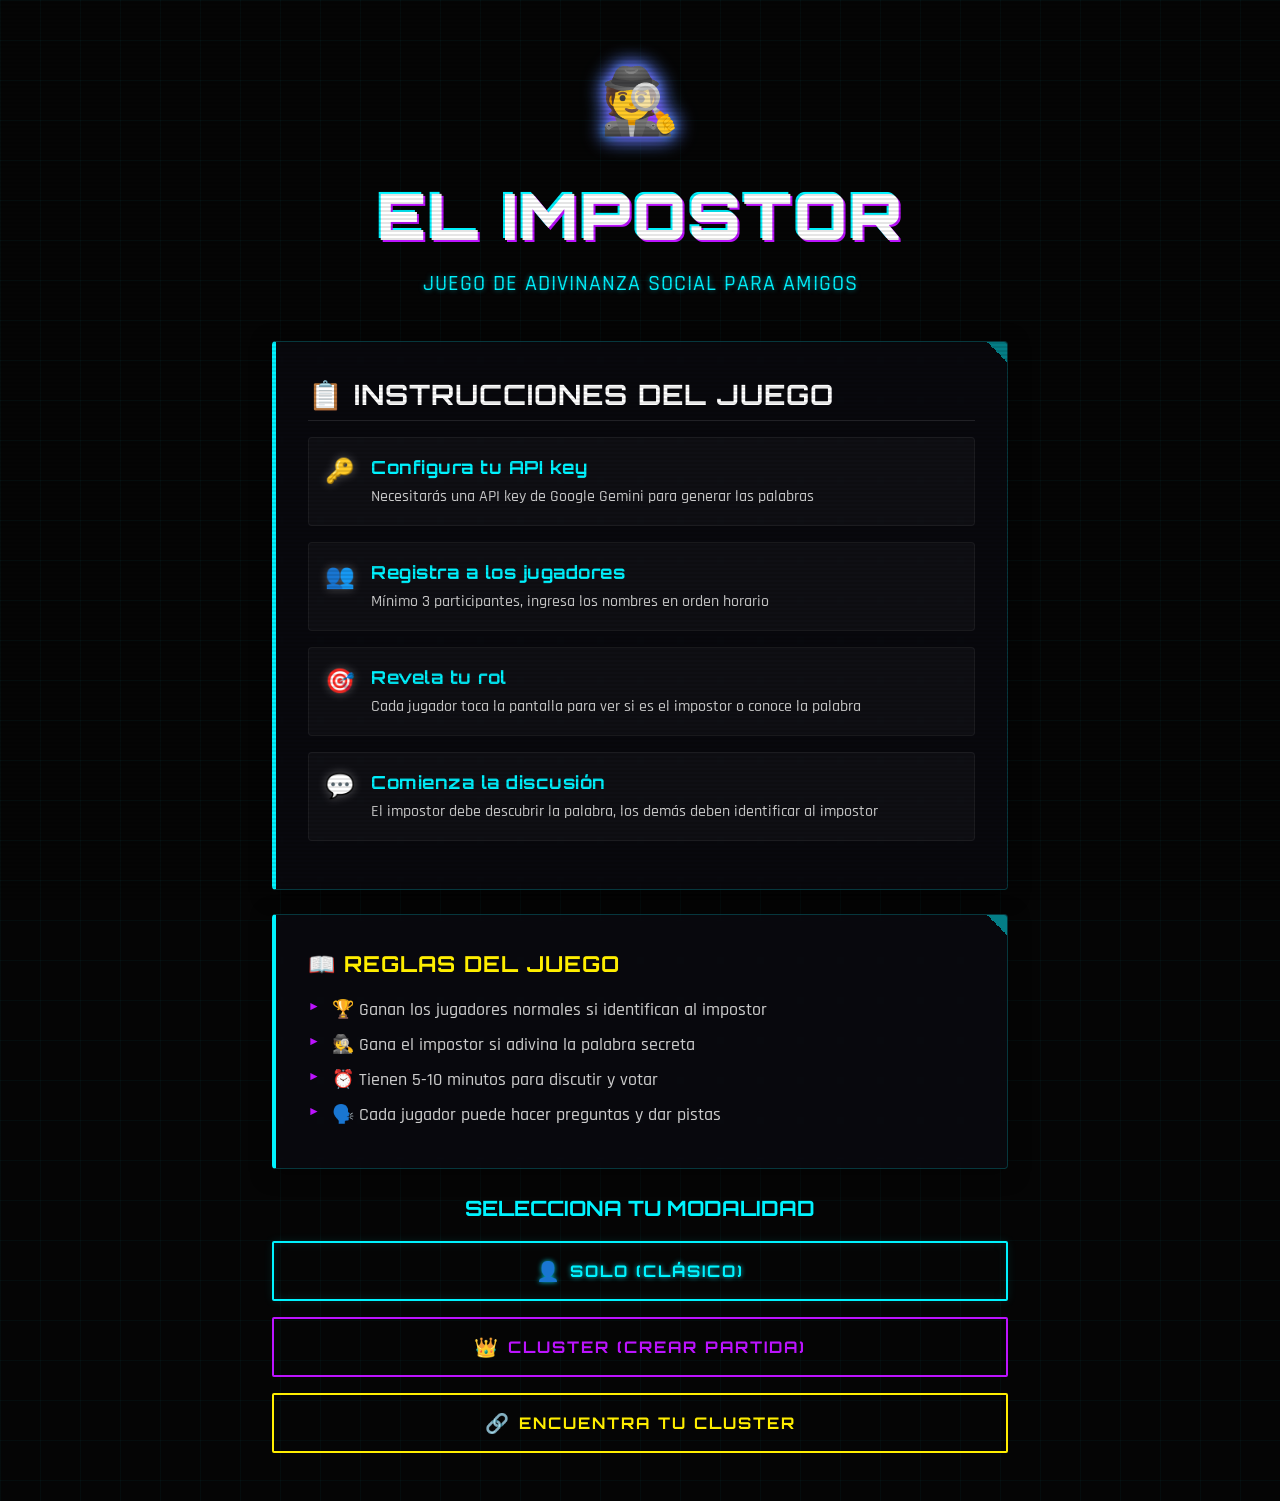
==== commit 70e11e84: "cluster_mode" ====
--- a/index.html
+++ b/index.html
@@ -68,10 +68,23 @@
         </main>
 
         <footer class="action-section">
-            <button id="start-game" class="btn btn-primary">
-                <span class="btn-icon">🚀</span>
-                Comenzar Juego
-            </button>
+            <div class="game-modes">
+                <h3 style="text-align: center; margin-bottom: 1rem; color: var(--neon-cyan); text-transform: uppercase; font-family: var(--font-heading);">Selecciona tu Modalidad</h3>
+                <div style="display: flex; flex-direction: column; gap: 1rem;">
+                    <button id="start-game" class="btn btn-primary">
+                        <span class="btn-icon">👤</span>
+                        Solo (Clásico)
+                    </button>
+                    <button id="start-cluster-host" class="btn btn-secondary" style="border-color: var(--neon-pink); color: var(--neon-pink);">
+                        <span class="btn-icon">👑</span>
+                        Cluster (Crear Partida)
+                    </button>
+                    <button id="start-cluster-join" class="btn btn-secondary" style="border-color: var(--neon-yellow); color: var(--neon-yellow);">
+                        <span class="btn-icon">🔗</span>
+                        Encuentra tu Cluster
+                    </button>
+                </div>
+            </div>
         </footer>
     </div>
 
--- a/css/main.css
+++ b/css/main.css
@@ -818,7 +818,71 @@
     display: none !important;
 }
 
+/* ===== ROOM LIST ===== */
+.available-rooms-section {
+    margin-top: var(--spacing-lg);
+    border-top: 1px solid rgba(255, 255, 255, 0.1);
+    padding-top: var(--spacing-lg);
+}
+
+.section-title {
+    color: var(--neon-cyan);
+    font-size: var(--font-size-lg);
+    margin-bottom: var(--spacing-md);
+    text-align: center;
+    text-transform: uppercase;
+}
+
+.rooms-list {
+    list-style: none;
+    max-height: 200px;
+    overflow-y: auto;
+    background: rgba(0, 0, 0, 0.2);
+    border: 1px solid rgba(0, 243, 255, 0.1);
+    border-radius: var(--border-radius);
+    padding: var(--spacing-sm);
+}
+
+.room-item {
+    display: flex;
+    justify-content: space-between;
+    align-items: center;
+    padding: var(--spacing-sm) var(--spacing-md);
+    border-bottom: 1px solid rgba(255, 255, 255, 0.05);
+    transition: background 0.2s;
+}
+
+.room-item:last-child {
+    border-bottom: none;
+}
+
+.room-item:hover {
+    background: rgba(0, 243, 255, 0.05);
+}
+
+.room-info {
+    display: flex;
+    flex-direction: column;
+}
+
+.room-name {
+    color: #fff;
+    font-weight: 700;
+}
+
+.room-details {
+    font-size: 12px;
+    color: #888;
+}
+
+.join-room-btn {
+    padding: 4px 12px;
+    font-size: 12px;
+    min-height: 30px;
+}
+
 .text-center { text-align: center; }
+.text-muted { color: #666; font-size: 0.9em; }
 .text-success { color: var(--success); }
 .text-error { color: var(--error); }
 .text-warning { color: var(--warning); }
